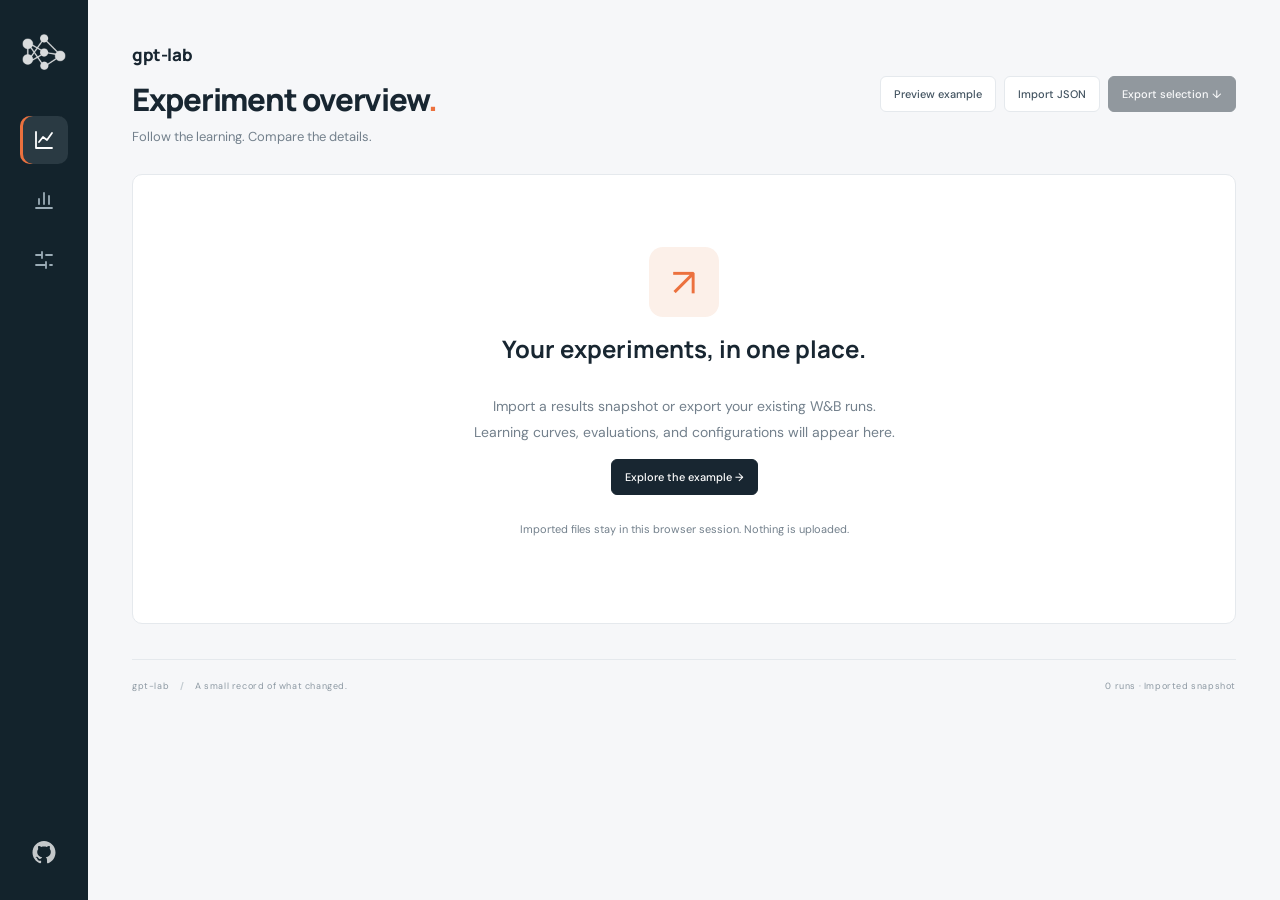
==== spaces/results/index.html @ 71bcebde "updating space with nicer ui" ====
<!doctype html>
<html lang="en">
<head>
  <meta charset="utf-8">
  <meta name="viewport" content="width=device-width,initial-scale=1">
  <meta name="color-scheme" content="light">
  <title>gpt-lab — Experiments</title>
  <link rel="stylesheet" href="style.css">
</head>
<body>
  <aside class="sidebar">
    <a class="brand" href="#" aria-label="gpt-lab home" title="gpt-lab"><img src="logo.png" width="48" height="48" alt=""></a>
    <nav aria-label="Dashboard sections">
      <button class="nav active" data-tab="overview" aria-label="Overview" aria-pressed="true"><svg viewBox="0 0 24 24" aria-hidden="true"><path d="M4 4v16h16M7 14l4-5 4 3 5-7"/></svg></button>
      <button class="nav" data-tab="evaluation" aria-label="Evaluation" aria-pressed="false"><svg viewBox="0 0 24 24" aria-hidden="true"><path d="M4 20h16M7 16v-5m5 5V5m5 11V8"/></svg></button>
      <button class="nav" data-tab="configuration" aria-label="Configuration" aria-pressed="false"><svg viewBox="0 0 24 24" aria-hidden="true"><path d="M4 7h6m4 0h6M4 17h10m4 0h2M10 4v6m4 4v6"/></svg></button>
    </nav>
    <a class="rail-footer" href="https://github.com/art-test-stack/gpt-lab" target="_blank" rel="noopener noreferrer" aria-label="View gpt-lab on GitHub"><img src="vendor/github.svg" width="24" height="24" alt=""></a>
  </aside>

  <main>
    <header>
      <div><div class="product-name">gpt-lab</div><h1 id="page-title">Experiment overview<span>.</span></h1><p>Follow the learning. Compare the details.</p></div>
      <div class="actions"><button id="demo" class="button secondary">Preview example</button><button id="import-button" class="button secondary">Import JSON</button><input id="import" type="file" accept=".json,application/json" hidden><button id="download" class="button primary">Export selection ↓</button></div>
    </header>
    <div id="message" class="message" role="status" aria-live="polite" hidden></div>
    <div id="demo-banner" class="demo-banner" hidden>SYNTHETIC PREVIEW · Illustrative data only. These curves are not measured results. <button id="clear-demo">Return to real results</button></div>
    <section id="empty" class="empty panel"><div class="empty-icon">↗</div><h2>Your experiments, in one place.</h2><p>Import a results snapshot or export your existing W&amp;B runs.<br>Learning curves, evaluations, and configurations will appear here.</p><button id="empty-demo" class="button primary">Explore the example →</button><p class="small">Imported files stay in this browser session. Nothing is uploaded.</p></section>

    <div id="workspace" hidden>
      <section class="panel run-controls" aria-label="Experiment and run selection">
        <div class="run-controls-head">
          <label class="experiment-label">Experiment <select id="experiment"><option value="">All experiments</option></select></label>
          <label class="search-label"><span class="sr-only">Search runs</span><input id="search" type="search" placeholder="Find a run…"></label>
          <span id="run-count" class="small" aria-live="polite">0 selected</span>
          <div class="run-actions"><button id="select-all" class="subtle">Select shown</button><button id="clear-selection" class="subtle">Clear shown</button></div>
        </div>
        <div id="run-list" class="run-list"></div>
        <p id="no-runs" class="small" hidden>No runs match this search.</p>
      </section>
      <section class="summary-grid" aria-label="Selection summary">
        <article class="stat"><div class="eyebrow">SELECTED RUNS</div><strong id="stat-runs">—</strong><small>Compared side by side</small></article>
        <article class="stat"><div class="eyebrow">LOWEST RECORDED BPB</div><strong id="stat-bpb">—</strong><small id="stat-bpb-run">Validation · lower is better</small></article>
        <article class="stat"><div class="eyebrow">HIGHEST RECORDED CORE</div><strong id="stat-core">—</strong><small id="stat-core-run">Centered score · higher is better</small></article>
        <article class="stat"><div class="eyebrow">RECORDED EVALUATION</div><strong id="stat-eval">—</strong><small>Sum of logged BPB + CORE durations</small></article>
      </section>
      <div class="toolbar"><div id="selection-label">Learning curves</div><div class="plot-controls"><label>Horizontal axis <select id="axis"><option value="step">Training step</option><option value="train/total_tokens">Training tokens</option><option value="train/total_training_time">Training time (h)</option><option value="_runtime">Logged elapsed time (h)</option></select></label><label id="smoothing-label">Loss smoothing <select id="smoothing"><option value="0">Off</option><option value="0.6">EMA · 0.6</option><option value="0.9">EMA · 0.9</option></select></label></div></div>

      <section id="overview" class="tab-panel">
        <div class="charts"><article class="panel chart-panel"><div class="panel-title"><h2>Training loss</h2><span>RAW LOSS · NATS</span></div><div id="loss-chart" class="chart"></div></article><article class="panel chart-panel"><div class="panel-title"><h2>Validation BPB</h2><span>LOWER IS BETTER</span></div><div id="bpb-chart" class="chart"></div></article></div>
        <div class="charts"><article class="panel chart-panel"><div class="panel-title"><h2>Training throughput</h2><span>TOKENS / SECOND</span></div><div id="throughput-chart" class="chart"></div></article><article class="panel chart-panel"><div class="panel-title"><h2>Learning-rate multiplier</h2><span>SCHEDULE</span></div><div id="lr-chart" class="chart"></div></article></div>
      </section>
      <section id="evaluation" class="tab-panel" hidden>
        <div class="charts"><article class="panel chart-panel"><div class="panel-title"><h2>CORE over training</h2><span>CENTERED SCORE</span></div><div id="core-chart" class="chart"></div></article><article class="panel chart-panel"><div class="panel-title"><h2>Evaluation duration</h2><span>SECONDS PER CORE PASS</span></div><div id="eval-chart" class="chart"></div></article></div>
        <article class="panel"><div class="panel-title"><h2>CORE by task</h2><span>LATEST RECORDED ACCURACY PER TASK</span></div><p class="table-note">Check example counts and few-shot settings before comparing scores. Missing results stay blank.</p><div id="tasks-table" class="table-wrap"></div></article>
      </section>
      <section id="configuration" class="tab-panel" hidden><article class="panel"><div class="panel-title"><h2>Configuration comparison</h2><label class="small"><input id="differences" type="checkbox"> Only differences</label></div><p class="table-note">Nested settings stay together. Expand JSON to inspect, or download a run’s complete configuration.</p><div id="config-downloads" class="config-downloads" aria-label="Configuration JSON downloads"></div><div id="config-table" class="table-wrap"></div></article></section>

      <article class="panel runs-panel"><div class="panel-title"><h2>Run recap</h2><span>LAST RECORDED VALUES</span></div><div id="recap-table" class="table-wrap"></div></article>
      <p class="footnote">Training time excludes evaluation in gpt-lab. Logged elapsed time includes intervals between metric logs; neither is a Modal billing measurement. Missing axis values are omitted, not interpolated. Scores are not automatically ranked as comparable experiments.</p>
    </div>
    <footer><span>gpt-lab <b>/</b> A small record of what changed.</span><span id="snapshot-info">No results loaded</span></footer>
  </main>
  <script src="vendor/chart.umd.min.js"></script>
  <script type="module" src="app.js"></script>
</body>
</html>
---- spaces/results/style.css ----
@import url('https://fonts.googleapis.com/css2?family=DM+Sans:wght@400;500;600;700&family=Manrope:wght@400;500;600;700;800&display=swap');
:root{--paper:#f6f7f9;--ink:#182631;--muted:#73808c;--border:#e5e9ed;--orange:#ec713e;--navy:#13232c;--green:#35806b;--font:'DM Sans',system-ui,sans-serif}*{box-sizing:border-box}body{margin:0;background:var(--paper);font:14px var(--font);color:var(--ink)}button,input,select{font:inherit}button,a,label.button{ -webkit-tap-highlight-color:transparent}button{cursor:pointer}a{color:inherit}button:focus-visible,a:focus-visible,input:focus-visible,select:focus-visible,label.button:focus-within{outline:3px solid #ef9b75;outline-offset:3px}button:disabled{opacity:.45;cursor:default}[hidden]{display:none!important}.sidebar{width:88px;position:fixed;inset:0 auto 0 0;background:var(--navy);color:#d0d8dd;padding:24px 16px;display:flex;align-items:center;flex-direction:column;z-index:2}
.brand{display:grid;place-items:center;width:56px;height:56px;border-radius:12px}
.brand img{display:block;filter:grayscale(1) invert(1);mix-blend-mode:screen}
.sidebar nav{display:grid;gap:12px;margin-top:36px}
.nav{display:grid;place-items:center;width:48px;height:48px;padding:12px;border:0;border-radius:10px;color:#9bacb6;background:transparent}
.nav svg{width:24px;height:24px;fill:none;stroke:currentColor;stroke-width:1.8;stroke-linecap:round;stroke-linejoin:round}
.nav:hover,.rail-footer:hover{background:#20333d;color:#fff}.nav.active{background:#2a3a43;color:#fff;box-shadow:inset 3px 0 var(--orange)}
.nav,.rail-footer{position:relative}.rail-footer img{filter:invert(1);opacity:.75}.rail-footer:hover img{opacity:1}
.nav::after,.rail-footer::after{content:attr(aria-label);position:absolute;left:calc(100% + 12px);top:50%;transform:translateY(-50%);z-index:5;pointer-events:none;visibility:hidden;opacity:0;padding:8px 11px;border-radius:6px;background:var(--ink);color:#fff;font:12px var(--font);white-space:nowrap;box-shadow:0 3px 12px #0002}
.nav:hover::after,.nav:focus-visible::after,.rail-footer:hover::after,.rail-footer:focus-visible::after{visibility:visible;opacity:1}
.rail-footer{display:grid;place-items:center;width:48px;height:48px;margin-top:auto;color:#9bacb6;text-decoration:none;font-size:24px;border-radius:10px}
.product-name{font:800 17px 'Manrope',var(--font);letter-spacing:-.4px}
.config-downloads{display:flex;flex-wrap:wrap;gap:8px;padding:0 23px 18px}.config-downloads .button{max-width:100%;white-space:normal;overflow-wrap:anywhere;text-align:left}
.config-json{min-width:200px;max-width:430px}.config-json summary{cursor:pointer;color:var(--ink);font-size:11px}
.config-json pre{max-width:430px;max-height:260px;margin:10px 0 0;padding:12px;border:1px solid var(--border);border-radius:6px;background:#fafbfc;overflow:auto;white-space:pre;font:11px/1.65 ui-monospace,monospace;tab-size:2}
.config-json summary:focus-visible,.config-json pre:focus-visible{outline:3px solid #ef9b75;outline-offset:3px}
.run-controls{padding:16px 18px;margin-bottom:24px}.run-controls-head{display:flex;align-items:center;flex-wrap:wrap;gap:12px 18px}
.experiment-label{display:flex;align-items:center;gap:10px;font-size:12px;font-weight:600}
.experiment-label select,.search-label input{background:#fff;border:1px solid var(--border);border-radius:6px;color:var(--ink);padding:8px 10px;font-size:12px;max-width:100%}
.experiment-label select{max-width:280px}.search-label{flex:1;min-width:130px;max-width:260px}.search-label input{width:100%}
#run-count{color:var(--muted);font-variant-numeric:tabular-nums}.run-actions{display:flex;gap:14px;margin-left:auto}
.subtle{background:none;border:0;color:#52616d;text-align:left;font-size:11px;padding:6px 0;text-decoration:underline;text-underline-offset:3px}
.run-list{display:flex;flex-wrap:wrap;gap:8px;margin-top:14px;max-height:184px;overflow:auto}
.run-item{display:flex;align-items:flex-start;gap:9px;padding:9px 12px;min-width:180px;max-width:100%;border:1px solid var(--border);border-radius:7px;background:#fafbfc;font-size:12px;cursor:pointer;line-height:1.5;overflow-wrap:anywhere}
.run-item:has(input:checked){border-color:#dfc4b9;background:#fff8f4}.run-item input{accent-color:var(--orange);margin:4px 0 0}
.run-item .dot{width:7px;height:7px;min-width:7px;border-radius:50%;margin-top:6px}.run-item small{display:block;color:var(--muted);font-size:10px}
#no-runs{color:var(--muted);margin:14px 0 0}main{margin-left:88px;padding:43px 44px 25px;max-width:1900px}
header{display:flex;justify-content:space-between;gap:20px;align-items:center;margin-bottom:29px}.eyebrow{font-size:10px;letter-spacing:1.5px;color:var(--muted);font-weight:600}h1{font:800 31px 'Manrope',var(--font);letter-spacing:-1.1px;margin:12px 0 8px}h1 span{color:var(--orange)}header p{font-size:13px;color:var(--muted);margin:0}.actions{display:flex;gap:8px;align-items:center}.button{border:1px solid var(--border);border-radius:6px;padding:10px 13px;display:inline-block;font-weight:500;font-size:11px;white-space:nowrap;text-align:center}.secondary{background:#fff;color:#425360}.primary{background:var(--ink);border-color:var(--ink);color:#fff}.button:hover{filter:brightness(.96)}.panel{background:#fff;border:1px solid var(--border);border-radius:10px;overflow:hidden}.empty{min-height:450px;display:flex;align-items:center;justify-content:center;flex-direction:column;text-align:center;padding:40px}.empty h2{font:700 24px 'Manrope',var(--font);margin:15px}.empty p{color:var(--muted);line-height:1.8}.empty-icon{border-radius:14px;background:#fcf0e9;color:var(--orange);font-size:39px;width:70px;height:70px;display:grid;place-items:center}.small{font-size:11px}.empty .small{margin-top:25px}.summary-grid{display:grid;grid-template-columns:repeat(4,1fr);gap:15px;margin-bottom:30px}.stat{background:#fff;border:1px solid var(--border);border-radius:9px;padding:22px}.stat strong{font:700 31px 'Manrope',var(--font);letter-spacing:-1px;display:block;margin:13px 0 8px}.stat small{font-size:10px;color:var(--muted);line-height:1.5;display:block}.stat:first-child strong{color:var(--orange)}.toolbar{display:flex;justify-content:space-between;align-items:center;gap:12px;margin-bottom:16px;font-weight:600}.plot-controls{display:flex;gap:13px;align-items:center}.plot-controls label{color:var(--muted);font-size:10px;font-weight:400}.plot-controls select{font-size:11px;margin-left:7px;border:1px solid var(--border);border-radius:5px;padding:7px;background:white;color:var(--ink)}.charts{display:grid;grid-template-columns:1fr 1fr;gap:18px;margin-bottom:18px}.panel-title{padding:20px 23px;display:flex;align-items:center;justify-content:space-between;gap:12px}.panel-title h2{font:700 13px 'Manrope',var(--font);margin:0}.panel-title>span{font-size:8px;letter-spacing:1px;color:#89959e}.chart{padding:0 12px 12px;min-height:250px}.chart-canvas{position:relative;height:245px;margin-bottom:12px}.chart .no-data{display:grid;place-items:center;height:220px;color:var(--muted);font-size:12px;text-align:center;padding:20px}.chart-legend{display:flex;flex-wrap:wrap;gap:7px 15px;padding:0 17px 10px;font-size:10px;color:#657582}.chart-legend i{display:inline-block;width:13px;height:3px;vertical-align:middle;margin-right:6px;border-radius:2px}.runs-panel{margin-top:24px}.table-wrap{overflow-x:auto}table{width:100%;border-collapse:collapse;font-size:11px;white-space:nowrap}th{background:#fafbfc;text-align:left;font-size:9px;letter-spacing:.5px;color:#89949e;font-weight:500;padding:12px 22px;border-top:1px solid var(--border);border-bottom:1px solid var(--border)}td{padding:15px 22px;border-bottom:1px solid #eef0f3;color:#52616d;max-width:430px;white-space:normal;overflow-wrap:anywhere;vertical-align:top}tr:last-child td{border-bottom:0}td:first-child{font-weight:500;color:var(--ink);min-width:190px}.value{font-variant-numeric:tabular-nums}.pill{background:#edf6f1;color:#4b7b66;font-size:9px;border-radius:4px;padding:4px 6px;white-space:nowrap}.config-diff td{background:#fff9f1}.config-key{font-family:ui-monospace,monospace;font-size:10px}.table-note{padding:0 23px 14px;font-size:11px;color:var(--muted);line-height:1.7;margin:0}.footnote{font-size:10px;line-height:1.8;color:#89949e;margin:19px 0 0;max-width:1000px}footer{display:flex;justify-content:space-between;gap:15px;border-top:1px solid var(--border);padding-top:20px;margin-top:35px;font-size:9px;color:#8c98a2;letter-spacing:.6px}footer b{color:#c3cbd1;margin:0 8px}.demo-banner,.message{border:1px solid #f1d7b2;background:#fff7e9;color:#805c2e;padding:12px 16px;border-radius:6px;font-size:11px;line-height:1.7;margin-bottom:20px}.demo-banner button{border:0;background:none;color:#805c2e;text-decoration:underline;float:right}.message{background:#f0f5f7;border-color:#d9e3e9;color:#415e70}.message.error{background:#fff1ef;color:#a03b32;border-color:#f2c6c0}.sr-only{position:absolute;width:1px;height:1px;padding:0;margin:-1px;overflow:hidden;clip:rect(0,0,0,0);white-space:nowrap;border:0}
@media(min-width:1550px){main{padding-left:60px;padding-right:60px}.chart{min-height:300px}}@media(max-width:1150px){main{padding:30px 25px}header{align-items:flex-start;flex-direction:column}.actions{margin-top:5px}.summary-grid{gap:10px}.stat{padding:16px}.stat strong{font-size:26px}.stat .eyebrow{font-size:8px}.toolbar{align-items:flex-start;flex-direction:column}.panel-title{padding:16px}.panel-title>span{font-size:7px}.chart{min-height:210px}}
@media(max-width:760px){
.nav::after{left:50%;top:calc(100% + 8px);transform:translateX(-50%)}
.nav:last-child::after{left:auto;right:0;transform:none}
.sidebar{position:static;width:auto;padding:10px 17px;flex-direction:row;justify-content:space-between}.brand{width:44px;height:44px}.brand img{width:44px;height:44px}.sidebar nav{display:flex;gap:10px;margin:0}.nav{width:44px;height:44px;padding:10px}.rail-footer{display:none}
main{margin:0;padding:24px 17px}h1{font-size:27px}.actions{flex-wrap:wrap}.run-controls{padding:14px}.run-controls-head{gap:12px}.experiment-label{width:100%;justify-content:space-between}.experiment-label select{flex:1;min-width:0}.search-label{max-width:none}.run-actions{margin-left:0}.run-list{max-height:160px}.run-item{flex:1;min-width:180px}
.summary-grid{grid-template-columns:1fr 1fr}.charts{grid-template-columns:1fr}.plot-controls{flex-wrap:wrap;gap:10px}.chart{min-height:240px}footer{flex-direction:column}.panel-title>span{font-size:7px}.demo-banner button{float:none;display:block;margin-top:8px}.empty{min-height:370px;padding:25px}.empty h2{font-size:21px}
}
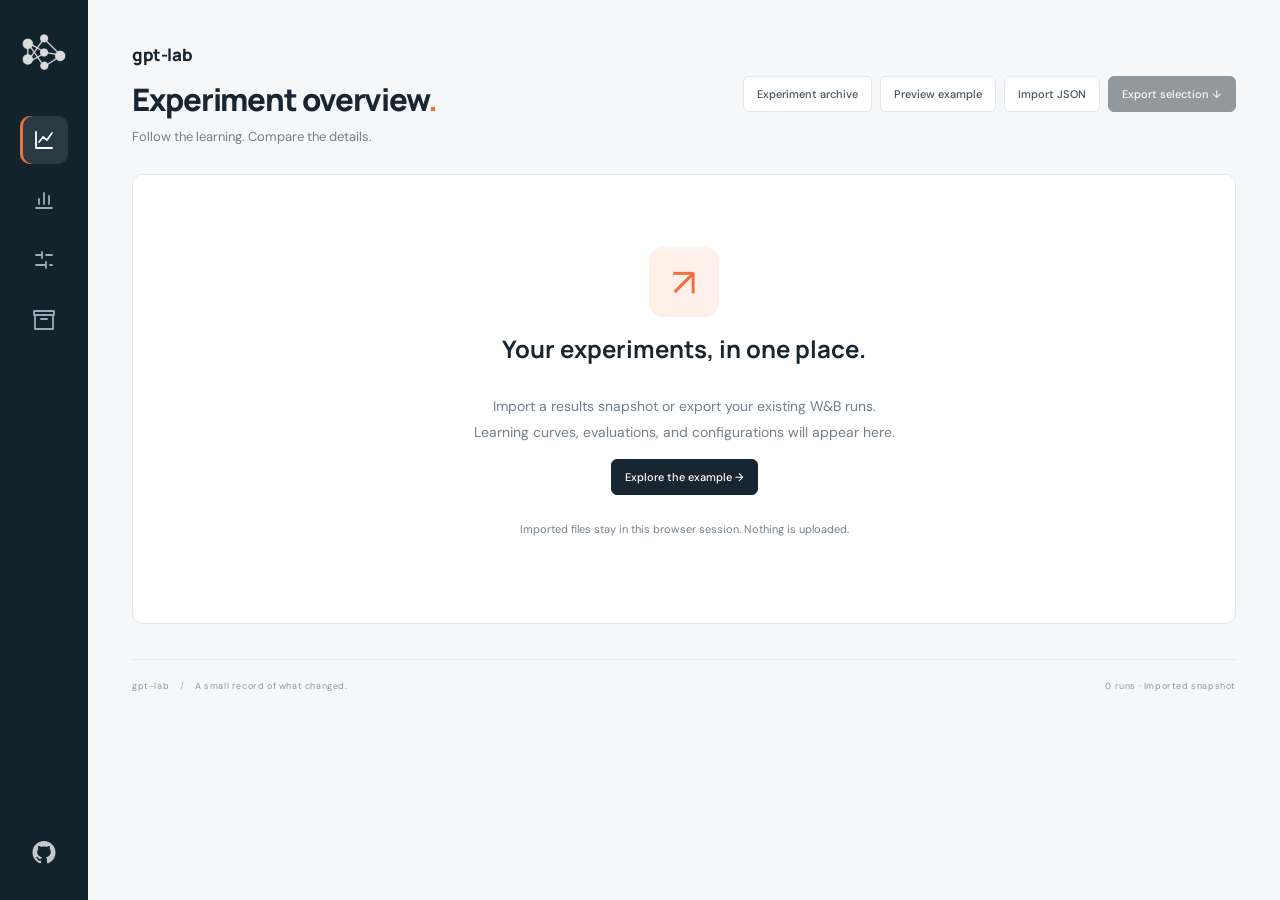
==== commit 8b476492: "Archive Modal experiment evidence and publish it to the results Space" ====
--- a/spaces/results/index.html
+++ b/spaces/results/index.html
@@ -14,6 +14,7 @@
       <button class="nav active" data-tab="overview" aria-label="Overview" aria-pressed="true"><svg viewBox="0 0 24 24" aria-hidden="true"><path d="M4 4v16h16M7 14l4-5 4 3 5-7"/></svg></button>
       <button class="nav" data-tab="evaluation" aria-label="Evaluation" aria-pressed="false"><svg viewBox="0 0 24 24" aria-hidden="true"><path d="M4 20h16M7 16v-5m5 5V5m5 11V8"/></svg></button>
       <button class="nav" data-tab="configuration" aria-label="Configuration" aria-pressed="false"><svg viewBox="0 0 24 24" aria-hidden="true"><path d="M4 7h6m4 0h6M4 17h10m4 0h2M10 4v6m4 4v6"/></svg></button>
+      <button class="nav" data-tab="evidence" aria-label="Experiment archive" title="Experiment archive" aria-pressed="false"><svg viewBox="0 0 24 24" aria-hidden="true"><path d="M3 7h18v14H3zM2 3h20v4H2zM9 11h6"/></svg></button>
     </nav>
     <a class="rail-footer" href="https://github.com/art-test-stack/gpt-lab" target="_blank" rel="noopener noreferrer" aria-label="View gpt-lab on GitHub"><img src="vendor/github.svg" width="24" height="24" alt=""></a>
   </aside>
@@ -21,7 +22,7 @@
   <main>
     <header>
       <div><div class="product-name">gpt-lab</div><h1 id="page-title">Experiment overview<span>.</span></h1><p>Follow the learning. Compare the details.</p></div>
-      <div class="actions"><button id="demo" class="button secondary">Preview example</button><button id="import-button" class="button secondary">Import JSON</button><input id="import" type="file" accept=".json,application/json" hidden><button id="download" class="button primary">Export selection ↓</button></div>
+      <div class="actions"><button class="button secondary" data-tab="evidence" aria-pressed="false">Experiment archive</button><button id="demo" class="button secondary">Preview example</button><button id="import-button" class="button secondary">Import JSON</button><input id="import" type="file" accept=".json,application/json" hidden><button id="download" class="button primary">Export selection ↓</button></div>
     </header>
     <div id="message" class="message" role="status" aria-live="polite" hidden></div>
     <div id="demo-banner" class="demo-banner" hidden>SYNTHETIC PREVIEW · Illustrative data only. These curves are not measured results. <button id="clear-demo">Return to real results</button></div>
@@ -44,11 +45,11 @@
         <article class="stat"><div class="eyebrow">HIGHEST RECORDED CORE</div><strong id="stat-core">—</strong><small id="stat-core-run">Centered score · higher is better</small></article>
         <article class="stat"><div class="eyebrow">RECORDED EVALUATION</div><strong id="stat-eval">—</strong><small>Sum of logged BPB + CORE durations</small></article>
       </section>
-      <div class="toolbar"><div id="selection-label">Learning curves</div><div class="plot-controls"><label>Horizontal axis <select id="axis"><option value="step">Training step</option><option value="train/total_tokens">Training tokens</option><option value="train/total_training_time">Training time (h)</option><option value="_runtime">Logged elapsed time (h)</option></select></label><label id="smoothing-label">Loss smoothing <select id="smoothing"><option value="0">Off</option><option value="0.6">EMA · 0.6</option><option value="0.9">EMA · 0.9</option></select></label></div></div>
+      <div class="toolbar"><div id="selection-label">Learning curves</div><div class="plot-controls"><label>Horizontal axis <select id="axis"><option value="step">Training step</option><option value="train/total_tokens">Training tokens</option><option value="train/total_training_time">Training time (h)</option><option value="_runtime">Logged elapsed time (h)</option></select></label><label id="smoothing-label">Loss smoothing <select id="smoothing"><option value="0">Off</option><option value="0.6">EMA · 0.6</option><option value="0.9" selected>EMA · 0.9</option></select></label></div></div>
 
       <section id="overview" class="tab-panel">
-        <div class="charts"><article class="panel chart-panel"><div class="panel-title"><h2>Training loss</h2><span>RAW LOSS · NATS</span></div><div id="loss-chart" class="chart"></div></article><article class="panel chart-panel"><div class="panel-title"><h2>Validation BPB</h2><span>LOWER IS BETTER</span></div><div id="bpb-chart" class="chart"></div></article></div>
-        <div class="charts"><article class="panel chart-panel"><div class="panel-title"><h2>Training throughput</h2><span>TOKENS / SECOND</span></div><div id="throughput-chart" class="chart"></div></article><article class="panel chart-panel"><div class="panel-title"><h2>Learning-rate multiplier</h2><span>SCHEDULE</span></div><div id="lr-chart" class="chart"></div></article></div>
+        <div class="charts"><article class="panel chart-panel"><div class="panel-title"><h2>Training loss</h2><span id="loss-description">EMA · 0.9 · NATS</span></div><div id="loss-chart" class="chart"></div></article><article class="panel chart-panel"><div class="panel-title"><h2>Validation BPB</h2><span>LOWER IS BETTER</span></div><div id="bpb-chart" class="chart"></div></article></div>
+        <div class="charts"><article class="panel chart-panel"><div class="panel-title"><h2>Training throughput</h2><span>TOKENS / SECOND</span></div><div id="throughput-chart" class="chart"></div></article><article class="panel chart-panel"><div class="panel-title"><h2>Model FLOPs utilization (MFU)</h2><span>ESTIMATED · %</span></div><div id="mfu-chart" class="chart"></div></article></div>
       </section>
       <section id="evaluation" class="tab-panel" hidden>
         <div class="charts"><article class="panel chart-panel"><div class="panel-title"><h2>CORE over training</h2><span>CENTERED SCORE</span></div><div id="core-chart" class="chart"></div></article><article class="panel chart-panel"><div class="panel-title"><h2>Evaluation duration</h2><span>SECONDS PER CORE PASS</span></div><div id="eval-chart" class="chart"></div></article></div>
@@ -57,11 +58,24 @@
       <section id="configuration" class="tab-panel" hidden><article class="panel"><div class="panel-title"><h2>Configuration comparison</h2><label class="small"><input id="differences" type="checkbox"> Only differences</label></div><p class="table-note">Nested settings stay together. Expand JSON to inspect, or download a run’s complete configuration.</p><div id="config-downloads" class="config-downloads" aria-label="Configuration JSON downloads"></div><div id="config-table" class="table-wrap"></div></article></section>
 
       <article class="panel runs-panel"><div class="panel-title"><h2>Run recap</h2><span>LAST RECORDED VALUES</span></div><div id="recap-table" class="table-wrap"></div></article>
-      <p class="footnote">Training time excludes evaluation in gpt-lab. Logged elapsed time includes intervals between metric logs; neither is a Modal billing measurement. Missing axis values are omitted, not interpolated. Scores are not automatically ranked as comparable experiments.</p>
+      <p class="footnote">Training time excludes evaluation in gpt-lab. Logged elapsed time includes intervals between metric logs; neither is a Modal billing measurement. MFU is an estimate based on model FLOPs and configured peak compute. Missing axis values are omitted, not interpolated. Scores are not automatically ranked as comparable experiments.</p>
     </div>
+    <section id="evidence" class="tab-panel archive-panel" hidden>
+      <p id="archive-status-message" class="table-note" role="status">Loading experiment archive…</p>
+      <section class="panel run-controls"><div class="run-controls-head">
+        <label>Experiment <select id="archive-experiment"><option value="">All experiments</option></select></label>
+        <label>Status <select id="archive-status"><option value="">All statuses</option></select></label>
+        <label>Sort <select id="archive-order"><option value="newest">Experiment / newest</option><option value="name">Experiment / name</option></select></label>
+        <label class="search-label"><span class="sr-only">Search archive</span><input id="archive-search" type="search" placeholder="Run name, status or commit…"></label>
+        <button id="archive-download" class="button secondary">Download index ↓</button>
+      </div><p id="archive-count" class="small">0 runs</p></section>
+      <p class="table-note">Reports retain the recorded protocol and units. Download profiler traces and open them in <a href="https://ui.perfetto.dev/" target="_blank" rel="noopener noreferrer">Perfetto</a>. Missing measurements stay missing.</p>
+      <div id="archive-runs"></div>
+    </section>
     <footer><span>gpt-lab <b>/</b> A small record of what changed.</span><span id="snapshot-info">No results loaded</span></footer>
   </main>
   <script src="vendor/chart.umd.min.js"></script>
   <script type="module" src="app.js"></script>
+  <script type="module" src="evidence.js"></script>
 </body>
 </html>
--- a/spaces/results/style.css
+++ b/spaces/results/style.css
@@ -35,3 +35,20 @@
 main{margin:0;padding:24px 17px}h1{font-size:27px}.actions{flex-wrap:wrap}.run-controls{padding:14px}.run-controls-head{gap:12px}.experiment-label{width:100%;justify-content:space-between}.experiment-label select{flex:1;min-width:0}.search-label{max-width:none}.run-actions{margin-left:0}.run-list{max-height:160px}.run-item{flex:1;min-width:180px}
 .summary-grid{grid-template-columns:1fr 1fr}.charts{grid-template-columns:1fr}.plot-controls{flex-wrap:wrap;gap:10px}.chart{min-height:240px}footer{flex-direction:column}.panel-title>span{font-size:7px}.demo-banner button{float:none;display:block;margin-top:8px}.empty{min-height:370px;padding:25px}.empty h2{font-size:21px}
 }
+/* Modal evidence remains available independently of training-curve snapshots. */
+.archive-panel { margin-top: 24px; }
+.archive-panel select, .archive-panel input { max-width: 100%; }
+.archive-group { margin-top: 32px; }
+.archive-group > h2 { font-size: 22px; margin-bottom: 16px; }
+.archive-run { margin-bottom: 16px; padding: 24px; }
+.archive-run-head { display: flex; align-items: baseline; justify-content: space-between; gap: 16px; }
+.archive-run-head h3 { margin: 0; overflow-wrap: anywhere; }
+.archive-run details { margin-top: 14px; }
+.archive-run summary { cursor: pointer; font-weight: 600; }
+.archive-run pre { max-height: 360px; overflow: auto; font-size: 12px; }
+.archive-run .table-wrap { max-height: 400px; overflow: auto; }
+.archive-commits { font-family: monospace; font-size: 13px; }
+.archive-artifacts { list-style: none; padding: 0; }
+.archive-artifacts li { display: flex; flex-wrap: wrap; align-items: baseline; gap: 8px; padding: 8px 0; border-bottom: 1px solid #edf0f3; }
+.archive-artifacts a { overflow-wrap: anywhere; }
+.archive-artifacts small { color: #697886; }
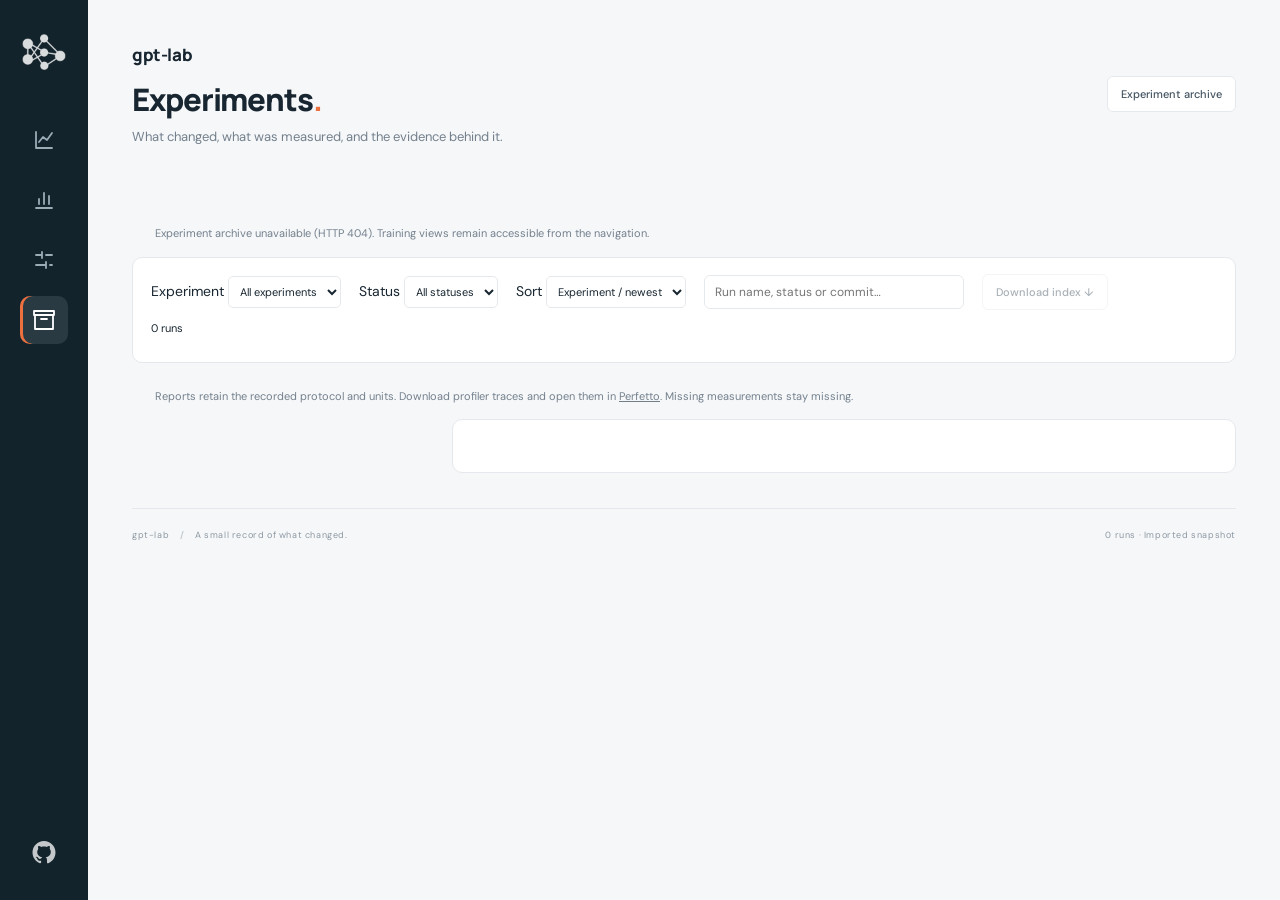
==== commit 6c40cdf7: "Make experiment archive the landing page and publish viewer updates separately" ====
--- a/spaces/results/index.html
+++ b/spaces/results/index.html
@@ -11,22 +11,22 @@
   <aside class="sidebar">
     <a class="brand" href="#" aria-label="gpt-lab home" title="gpt-lab"><img src="logo.png" width="48" height="48" alt=""></a>
     <nav aria-label="Dashboard sections">
-      <button class="nav active" data-tab="overview" aria-label="Overview" aria-pressed="true"><svg viewBox="0 0 24 24" aria-hidden="true"><path d="M4 4v16h16M7 14l4-5 4 3 5-7"/></svg></button>
+      <button class="nav" data-tab="overview" aria-label="Overview" aria-pressed="false"><svg viewBox="0 0 24 24" aria-hidden="true"><path d="M4 4v16h16M7 14l4-5 4 3 5-7"/></svg></button>
       <button class="nav" data-tab="evaluation" aria-label="Evaluation" aria-pressed="false"><svg viewBox="0 0 24 24" aria-hidden="true"><path d="M4 20h16M7 16v-5m5 5V5m5 11V8"/></svg></button>
       <button class="nav" data-tab="configuration" aria-label="Configuration" aria-pressed="false"><svg viewBox="0 0 24 24" aria-hidden="true"><path d="M4 7h6m4 0h6M4 17h10m4 0h2M10 4v6m4 4v6"/></svg></button>
-      <button class="nav" data-tab="evidence" aria-label="Experiment archive" title="Experiment archive" aria-pressed="false"><svg viewBox="0 0 24 24" aria-hidden="true"><path d="M3 7h18v14H3zM2 3h20v4H2zM9 11h6"/></svg></button>
+      <button class="nav active" data-tab="evidence" aria-label="Experiment archive" title="Experiment archive" aria-pressed="true"><svg viewBox="0 0 24 24" aria-hidden="true"><path d="M3 7h18v14H3zM2 3h20v4H2zM9 11h6"/></svg></button>
     </nav>
     <a class="rail-footer" href="https://github.com/art-test-stack/gpt-lab" target="_blank" rel="noopener noreferrer" aria-label="View gpt-lab on GitHub"><img src="vendor/github.svg" width="24" height="24" alt=""></a>
   </aside>
 
   <main>
     <header>
-      <div><div class="product-name">gpt-lab</div><h1 id="page-title">Experiment overview<span>.</span></h1><p>Follow the learning. Compare the details.</p></div>
-      <div class="actions"><button class="button secondary" data-tab="evidence" aria-pressed="false">Experiment archive</button><button id="demo" class="button secondary">Preview example</button><button id="import-button" class="button secondary">Import JSON</button><input id="import" type="file" accept=".json,application/json" hidden><button id="download" class="button primary">Export selection ↓</button></div>
+      <div><div class="product-name">gpt-lab</div><h1 id="page-title">Experiments<span>.</span></h1><p>What changed, what was measured, and the evidence behind it.</p></div>
+      <div class="actions"><button class="button secondary" data-tab="evidence" aria-pressed="false">Experiment archive</button><button data-training-action id="demo" class="button secondary">Preview example</button><button data-training-action id="import-button" class="button secondary">Import JSON</button><input id="import" type="file" accept=".json,application/json" hidden><button data-training-action id="download" class="button primary">Export selection ↓</button></div>
     </header>
     <div id="message" class="message" role="status" aria-live="polite" hidden></div>
     <div id="demo-banner" class="demo-banner" hidden>SYNTHETIC PREVIEW · Illustrative data only. These curves are not measured results. <button id="clear-demo">Return to real results</button></div>
-    <section id="empty" class="empty panel"><div class="empty-icon">↗</div><h2>Your experiments, in one place.</h2><p>Import a results snapshot or export your existing W&amp;B runs.<br>Learning curves, evaluations, and configurations will appear here.</p><button id="empty-demo" class="button primary">Explore the example →</button><p class="small">Imported files stay in this browser session. Nothing is uploaded.</p></section>
+    <section id="empty" class="empty panel" hidden><div class="empty-icon">↗</div><h2>Your experiments, in one place.</h2><p>Import a results snapshot or export your existing W&amp;B runs.<br>Learning curves, evaluations, and configurations will appear here.</p><button id="empty-demo" class="button primary">Explore the example →</button><p class="small">Imported files stay in this browser session. Nothing is uploaded.</p></section>
 
     <div id="workspace" hidden>
       <section class="panel run-controls" aria-label="Experiment and run selection">
@@ -60,7 +60,9 @@
       <article class="panel runs-panel"><div class="panel-title"><h2>Run recap</h2><span>LAST RECORDED VALUES</span></div><div id="recap-table" class="table-wrap"></div></article>
       <p class="footnote">Training time excludes evaluation in gpt-lab. Logged elapsed time includes intervals between metric logs; neither is a Modal billing measurement. MFU is an estimate based on model FLOPs and configured peak compute. Missing axis values are omitted, not interpolated. Scores are not automatically ranked as comparable experiments.</p>
     </div>
-    <section id="evidence" class="tab-panel archive-panel" hidden>
+    <section id="evidence" class="tab-panel archive-panel">
+      <div id="archive-summary" class="archive-summary"></div>
+      <div id="archive-experiments" class="experiment-grid" aria-label="Experiment families"></div>
       <p id="archive-status-message" class="table-note" role="status">Loading experiment archive…</p>
       <section class="panel run-controls"><div class="run-controls-head">
         <label>Experiment <select id="archive-experiment"><option value="">All experiments</option></select></label>
@@ -70,7 +72,7 @@
         <button id="archive-download" class="button secondary">Download index ↓</button>
       </div><p id="archive-count" class="small">0 runs</p></section>
       <p class="table-note">Reports retain the recorded protocol and units. Download profiler traces and open them in <a href="https://ui.perfetto.dev/" target="_blank" rel="noopener noreferrer">Perfetto</a>. Missing measurements stay missing.</p>
-      <div id="archive-runs"></div>
+      <div class="archive-layout"><div id="archive-runs"></div><section id="archive-detail" class="panel archive-detail" aria-label="Selected run"></section></div>
     </section>
     <footer><span>gpt-lab <b>/</b> A small record of what changed.</span><span id="snapshot-info">No results loaded</span></footer>
   </main>
--- a/spaces/results/style.css
+++ b/spaces/results/style.css
@@ -52,3 +52,12 @@
 .archive-artifacts li { display: flex; flex-wrap: wrap; align-items: baseline; gap: 8px; padding: 8px 0; border-bottom: 1px solid #edf0f3; }
 .archive-artifacts a { overflow-wrap: anywhere; }
 .archive-artifacts small { color: #697886; }
+/* Experiment-first navigation; evidence stays one click away from each run. */
+.archive-summary{display:flex;flex-wrap:wrap;gap:14px 32px;margin:0 0 24px;color:var(--muted);font-size:12px}.archive-summary b{color:var(--ink);font-size:20px;margin-right:5px}
+.experiment-grid{display:grid;grid-template-columns:repeat(3,minmax(0,1fr));gap:15px;margin-bottom:26px}.experiment-card{display:flex;flex-direction:column;text-align:left;border:1px solid var(--border);border-radius:10px;padding:23px;background:white;color:var(--ink)}.experiment-card h2{font:700 18px 'Manrope',var(--font);margin:13px 0 8px}.experiment-card p{color:var(--muted);font-size:12px;line-height:1.7;margin:0 0 20px}.experiment-card:hover,.experiment-card.selected{border-color:var(--orange);background:#fffaf6}.experiment-card-meta{margin-top:auto;display:flex;justify-content:space-between;gap:10px;font-size:10px;color:var(--muted)}.experiment-card-meta b{color:var(--orange)}
+.archive-layout{display:grid;grid-template-columns:300px minmax(0,1fr);gap:20px;align-items:start}#archive-runs{max-height:900px;overflow:auto;display:grid;gap:9px;padding:2px}.archive-run-button{display:block;text-align:left;padding:17px;border:1px solid var(--border);border-radius:8px;background:white;color:var(--ink);width:100%;overflow-wrap:anywhere}.archive-run-button.selected{border-left:3px solid var(--orange);background:#fff8f3}.archive-run-button strong{display:block;margin:8px 0 12px;font-size:12px;line-height:1.6}.archive-run-button .eyebrow{font-size:8px}.archive-run-button small{color:var(--muted);font-size:9px}.archive-run-button .pill{display:inline-block;margin-bottom:6px}
+.archive-detail{min-width:0;padding:26px}.archive-detail h2{font:700 22px 'Manrope',var(--font);overflow-wrap:anywhere;letter-spacing:-.6px}.archive-detail h3{font-size:14px;margin-top:25px}.archive-detail .small{line-height:1.8;color:var(--muted)}.archive-detail td small{display:block;font-size:9px;margin-top:8px}.archive-detail td,.archive-detail th{padding:13px}.archive-detail td:first-child{min-width:155px}.archive-detail th{white-space:normal;min-width:92px}.archive-detail .value{white-space:nowrap;min-width:110px}.archive-detail .table-wrap{border:1px solid var(--border);border-radius:7px}.metric-bar{display:block;height:4px;background:#db9775;border-radius:3px;margin-top:9px}.archive-detail-heading{border-bottom:1px solid var(--border);padding-bottom:12px}.archive-files{margin-top:26px}.archive-files select,.archive-panel .run-controls select{border:1px solid var(--border);border-radius:5px;background:white;color:var(--ink);padding:7px;font-size:11px}.archive-files label{font-size:11px;color:var(--muted)}.archive-artifacts{max-height:390px;overflow:auto}.archive-artifacts li{font-size:11px;gap:7px}.archive-artifacts small{font-size:9px}.archive-artifacts a{flex:1;min-width:140px}.archive-raw{margin-top:25px;border-top:1px solid var(--border);padding-top:20px}.archive-raw summary{font-size:11px;cursor:pointer}.archive-raw pre{overflow:auto;max-height:400px;white-space:pre;font-size:10px;line-height:1.7;background:var(--paper);padding:12px}.status-failed{background:#fbeae7;color:#ac4f40}.status-unknown{background:#f0f1f3;color:#73808c}.archive-empty-metrics,.archive-no-results{padding:22px;color:var(--muted);font-size:12px;line-height:1.8}
+@media(max-width:1200px){.experiment-grid{grid-template-columns:repeat(2,minmax(0,1fr))}.archive-layout{grid-template-columns:240px minmax(0,1fr)}.archive-detail{padding:18px}}
+@media(max-width:760px){.experiment-grid{grid-template-columns:1fr}.experiment-card{padding:18px}.archive-layout{grid-template-columns:1fr}#archive-runs{max-height:260px}.archive-summary{gap:12px 20px}.archive-summary b{font-size:18px}}
+.archive-setup{display:flex;flex-wrap:wrap;gap:14px 24px;margin:18px 0}.archive-setup span{display:flex;flex-direction:column;gap:5px;font-size:11px}.archive-setup small{color:var(--muted);font-size:9px}.archive-setup b{font-weight:500}
+.archive-observation{padding:15px 18px;background:#f7f5f0;border-left:3px solid #db9775;border-radius:4px;margin:18px 0}.archive-observation>b{font-size:11px}.archive-observation p{font-size:12px;line-height:1.7;margin:8px 0}.archive-observation small{font-size:10px;color:var(--muted)}
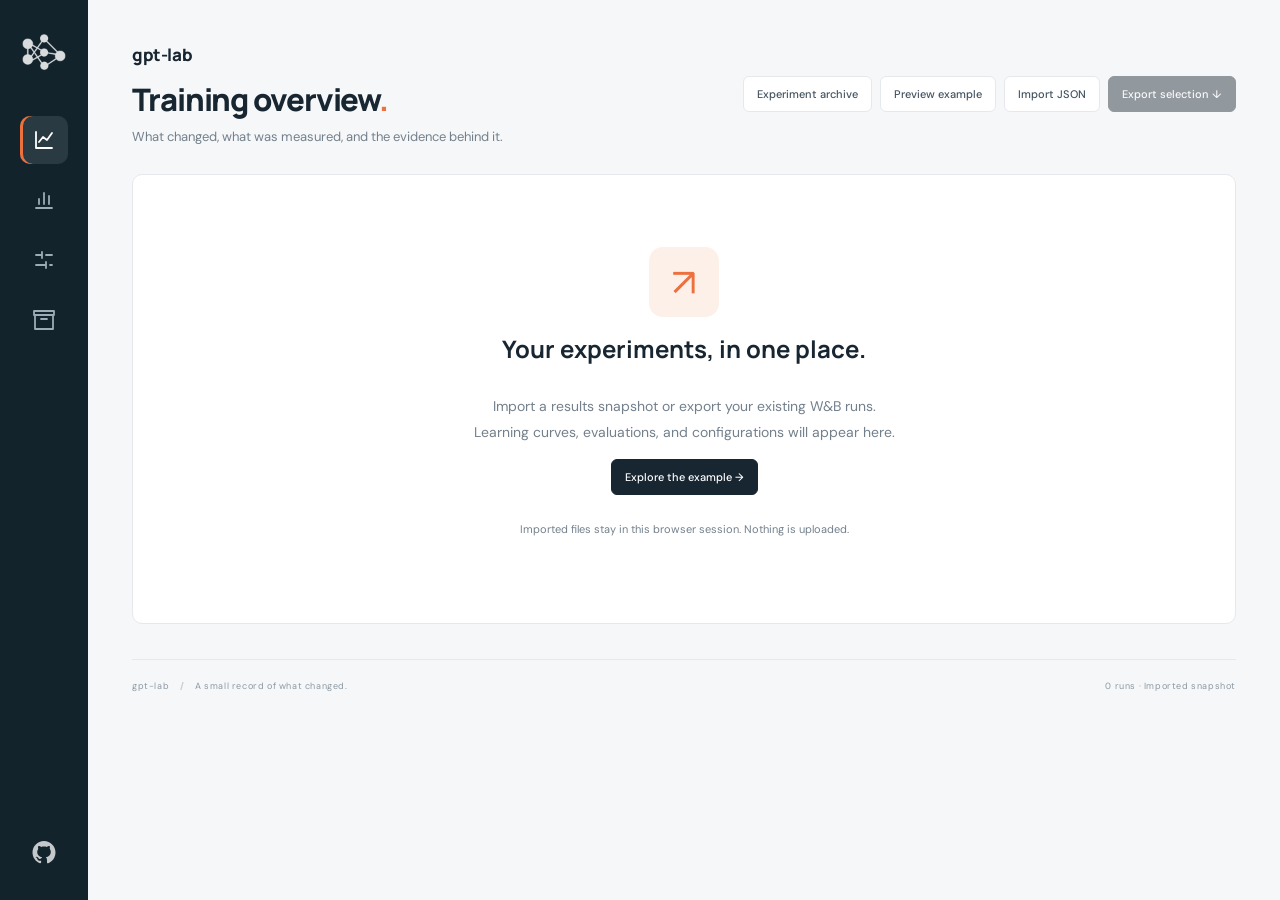
==== commit e719be1b: "hf space/results" ====
--- a/spaces/results/index.html
+++ b/spaces/results/index.html
@@ -11,17 +11,17 @@
   <aside class="sidebar">
     <a class="brand" href="#" aria-label="gpt-lab home" title="gpt-lab"><img src="logo.png" width="48" height="48" alt=""></a>
     <nav aria-label="Dashboard sections">
-      <button class="nav" data-tab="overview" aria-label="Overview" aria-pressed="false"><svg viewBox="0 0 24 24" aria-hidden="true"><path d="M4 4v16h16M7 14l4-5 4 3 5-7"/></svg></button>
+      <button class="nav active" data-tab="overview" aria-label="Overview" aria-pressed="true"><svg viewBox="0 0 24 24" aria-hidden="true"><path d="M4 4v16h16M7 14l4-5 4 3 5-7"/></svg></button>
       <button class="nav" data-tab="evaluation" aria-label="Evaluation" aria-pressed="false"><svg viewBox="0 0 24 24" aria-hidden="true"><path d="M4 20h16M7 16v-5m5 5V5m5 11V8"/></svg></button>
       <button class="nav" data-tab="configuration" aria-label="Configuration" aria-pressed="false"><svg viewBox="0 0 24 24" aria-hidden="true"><path d="M4 7h6m4 0h6M4 17h10m4 0h2M10 4v6m4 4v6"/></svg></button>
-      <button class="nav active" data-tab="evidence" aria-label="Experiment archive" title="Experiment archive" aria-pressed="true"><svg viewBox="0 0 24 24" aria-hidden="true"><path d="M3 7h18v14H3zM2 3h20v4H2zM9 11h6"/></svg></button>
+      <button class="nav" data-tab="evidence" aria-label="Experiment archive" title="Experiment archive" aria-pressed="false"><svg viewBox="0 0 24 24" aria-hidden="true"><path d="M3 7h18v14H3zM2 3h20v4H2zM9 11h6"/></svg></button>
     </nav>
     <a class="rail-footer" href="https://github.com/art-test-stack/gpt-lab" target="_blank" rel="noopener noreferrer" aria-label="View gpt-lab on GitHub"><img src="vendor/github.svg" width="24" height="24" alt=""></a>
   </aside>
 
   <main>
     <header>
-      <div><div class="product-name">gpt-lab</div><h1 id="page-title">Experiments<span>.</span></h1><p>What changed, what was measured, and the evidence behind it.</p></div>
+      <div><div class="product-name">gpt-lab</div><h1 id="page-title">Training overview<span>.</span></h1><p>What changed, what was measured, and the evidence behind it.</p></div>
       <div class="actions"><button class="button secondary" data-tab="evidence" aria-pressed="false">Experiment archive</button><button data-training-action id="demo" class="button secondary">Preview example</button><button data-training-action id="import-button" class="button secondary">Import JSON</button><input id="import" type="file" accept=".json,application/json" hidden><button data-training-action id="download" class="button primary">Export selection ↓</button></div>
     </header>
     <div id="message" class="message" role="status" aria-live="polite" hidden></div>
@@ -60,7 +60,7 @@
       <article class="panel runs-panel"><div class="panel-title"><h2>Run recap</h2><span>LAST RECORDED VALUES</span></div><div id="recap-table" class="table-wrap"></div></article>
       <p class="footnote">Training time excludes evaluation in gpt-lab. Logged elapsed time includes intervals between metric logs; neither is a Modal billing measurement. MFU is an estimate based on model FLOPs and configured peak compute. Missing axis values are omitted, not interpolated. Scores are not automatically ranked as comparable experiments.</p>
     </div>
-    <section id="evidence" class="tab-panel archive-panel">
+    <section id="evidence" class="tab-panel archive-panel" hidden>
       <div id="archive-summary" class="archive-summary"></div>
       <div id="archive-experiments" class="experiment-grid" aria-label="Experiment families"></div>
       <p id="archive-status-message" class="table-note" role="status">Loading experiment archive…</p>
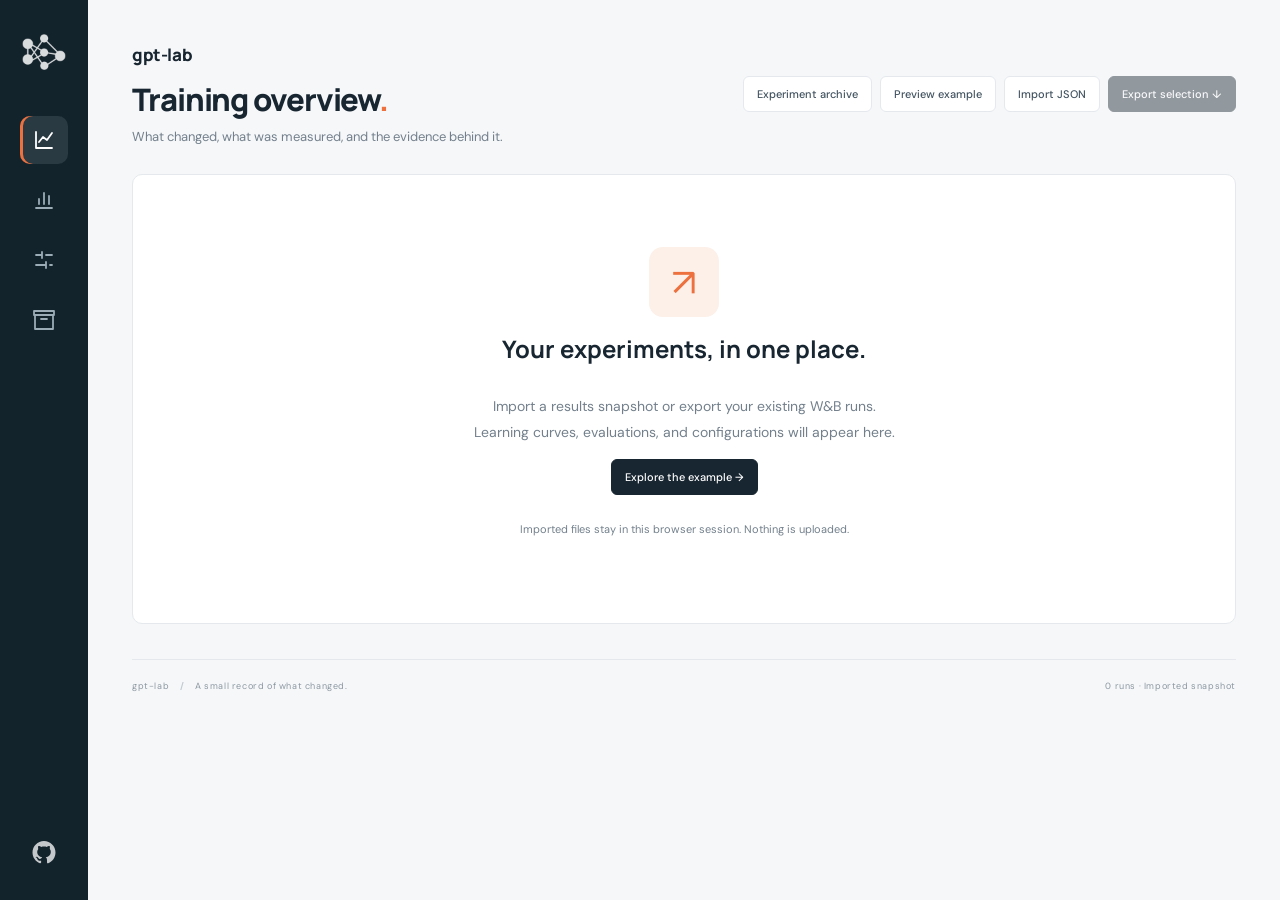
==== commit 1e0d228a: "Add audited, reversible historical FLOPs reporting repair" ====
--- a/spaces/results/index.html
+++ b/spaces/results/index.html
@@ -58,7 +58,7 @@
       <section id="configuration" class="tab-panel" hidden><article class="panel"><div class="panel-title"><h2>Configuration comparison</h2><label class="small"><input id="differences" type="checkbox"> Only differences</label></div><p class="table-note">Nested settings stay together. Expand JSON to inspect, or download a run’s complete configuration.</p><div id="config-downloads" class="config-downloads" aria-label="Configuration JSON downloads"></div><div id="config-table" class="table-wrap"></div></article></section>
 
       <article class="panel runs-panel"><div class="panel-title"><h2>Run recap</h2><span>LAST RECORDED VALUES</span></div><div id="recap-table" class="table-wrap"></div></article>
-      <p class="footnote">Training time excludes evaluation in gpt-lab. Logged elapsed time includes intervals between metric logs; neither is a Modal billing measurement. MFU is an estimate based on model FLOPs and configured peak compute. Missing axis values are omitted, not interpolated. Scores are not automatically ranked as comparable experiments.</p>
+      <p class="footnote">Training time excludes evaluation in gpt-lab. Logged elapsed time includes intervals between metric logs; neither is a Modal billing measurement. MFU uses nanochat-compatible rectangular attention and each run’s original peak-compute denominator. <a href="archive/accounting-v1/per-run.md">Accounting audit and correction provenance</a>. Missing axis values are omitted, not interpolated. Scores are not automatically ranked as comparable experiments.</p>
     </div>
     <section id="evidence" class="tab-panel archive-panel" hidden>
       <div id="archive-summary" class="archive-summary"></div>
